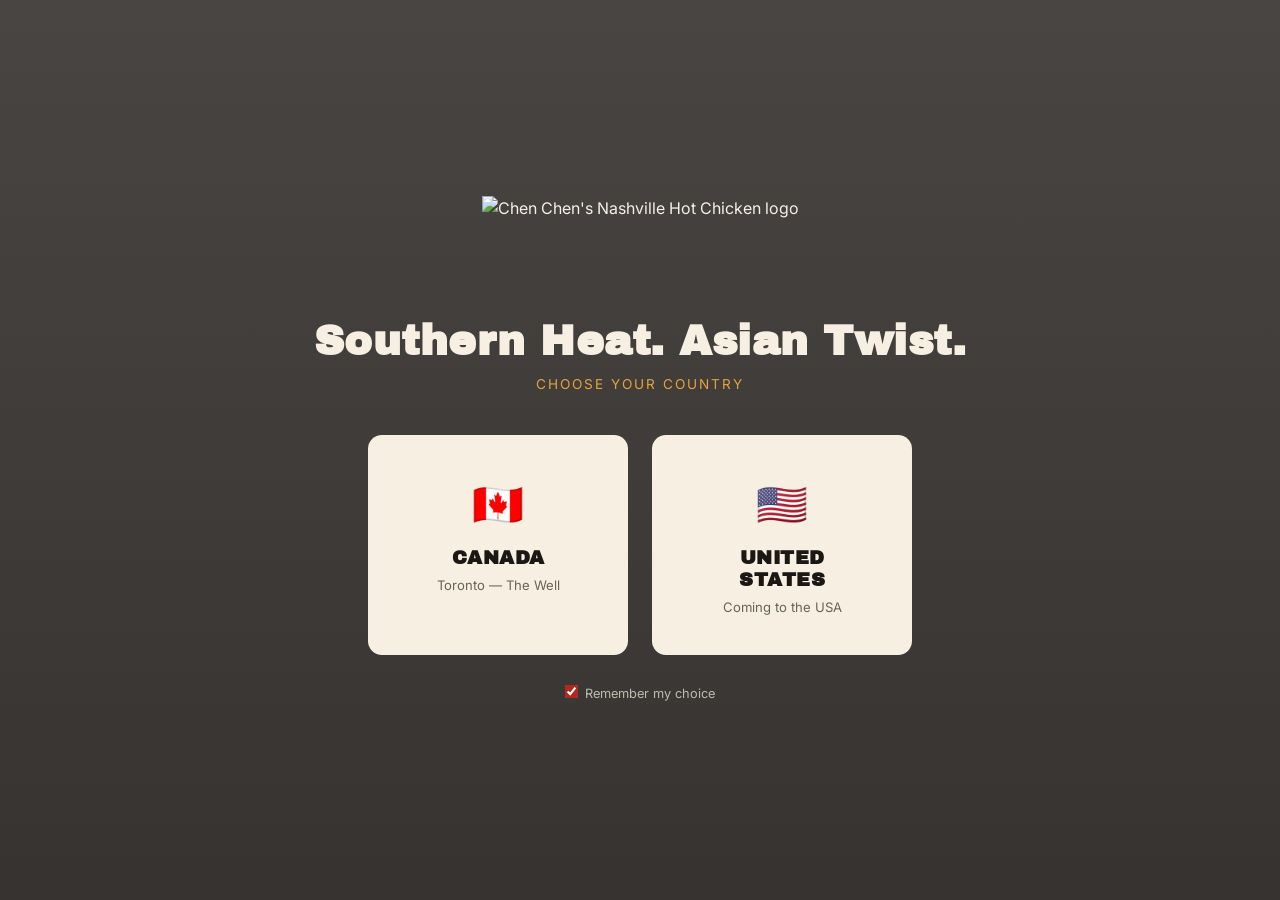
==== index.html @ 2bf17e9c "Initial site: landing page + CA and US versions" ====
<!DOCTYPE html>
<html lang="en">
<head>
<meta charset="UTF-8">
<meta name="viewport" content="width=device-width, initial-scale=1">
<title>Chen Chen's Nashville Hot Chicken | Choose Your Country</title>
<meta name="description" content="Chen Chen's Nashville Hot Chicken — Southern heat, Asian twist. Select Canada or the United States to find your location.">
<link rel="alternate" hreflang="en-ca" href="https://www.chenchenshotchicken.com/ca/">
<link rel="alternate" hreflang="en-us" href="https://www.chenchenshotchicken.com/us/">
<link rel="alternate" hreflang="x-default" href="https://www.chenchenshotchicken.com/">
<link href="https://fonts.googleapis.com/css2?family=Archivo+Black&family=Inter:wght@400;600;700&display=swap" rel="stylesheet">
<link rel="stylesheet" href="assets/style.css">
</head>
<body class="landing">

<img class="logo" src="https://static.wixstatic.com/media/7fb84b_dcab6211f3694564a0339015a8cad274~mv2.png/v1/fill/w_322,h_322,al_c,q_85/circle.png" alt="Chen Chen's Nashville Hot Chicken logo">

<h1>Southern Heat. Asian Twist.</h1>
<p class="sub">Choose your country</p>

<div class="country-cards">
  <a class="country-card" href="ca/" onclick="remember('ca')">
    <div class="flag">🇨🇦</div>
    <h2>Canada</h2>
    <span>Toronto — The Well</span>
  </a>
  <a class="country-card" href="us/" onclick="remember('us')">
    <div class="flag">🇺🇸</div>
    <h2>United States</h2>
    <span>Coming to the USA</span>
  </a>
</div>

<label class="remember">
  <input type="checkbox" id="rememberMe" checked>Remember my choice
</label>

<script>
function remember(c) {
  if (document.getElementById('rememberMe').checked) {
    try { localStorage.setItem('cc_country', c); } catch (e) {}
  } else {
    try { localStorage.removeItem('cc_country'); } catch (e) {}
  }
}
// Auto-redirect returning visitors who saved a choice
(function () {
  try {
    var c = localStorage.getItem('cc_country');
    if ((c === 'ca' || c === 'us') && !location.search.includes('stay')) {
      location.replace(c + '/');
    }
  } catch (e) {}
})();
</script>
</body>
</html>
---- assets/style.css ----
/* ============================================================
   Chen Chen's Nashville Hot Chicken — shared stylesheet
   Adjust brand colours here:
   ============================================================ */
:root {
  --red: #b3271e;          /* primary brand red */
  --red-dark: #8c1c15;
  --cream: #f7efe2;        /* background cream */
  --charcoal: #1a1714;     /* near-black */
  --gold: #e8a13a;         /* accent */
  --white: #fffdf8;
  --max-w: 1100px;
  --font-display: "Archivo Black", "Arial Black", sans-serif;
  --font-body: "Inter", "Helvetica Neue", Arial, sans-serif;
}

* { margin: 0; padding: 0; box-sizing: border-box; }
html { scroll-behavior: smooth; }
body {
  font-family: var(--font-body);
  color: var(--charcoal);
  background: var(--cream);
  line-height: 1.6;
}
img { max-width: 100%; display: block; }
a { color: var(--red); }

h1, h2, h3 { font-family: var(--font-display); line-height: 1.15; letter-spacing: .5px; }
h1 { font-size: clamp(2.2rem, 5.5vw, 4rem); }
h2 { font-size: clamp(1.6rem, 3.5vw, 2.4rem); text-transform: uppercase; }

.wrap { max-width: var(--max-w); margin: 0 auto; padding: 0 1.25rem; }
section { padding: 4.5rem 0; }

.btn {
  display: inline-block; padding: .85rem 1.9rem; border-radius: 999px;
  font-weight: 700; text-decoration: none; text-transform: uppercase;
  letter-spacing: .8px; font-size: .9rem; transition: transform .15s, background .15s;
}
.btn:hover { transform: translateY(-2px); }
.btn-red { background: var(--red); color: var(--white); }
.btn-red:hover { background: var(--red-dark); }
.btn-outline { border: 2px solid var(--charcoal); color: var(--charcoal); }
.btn-outline:hover { background: var(--charcoal); color: var(--cream); }
.btn-cream { background: var(--cream); color: var(--charcoal); }

/* ---------- Header ---------- */
header.site {
  position: sticky; top: 0; z-index: 50;
  background: var(--charcoal); color: var(--cream);
  border-bottom: 3px solid var(--red);
}
header.site .wrap {
  display: flex; align-items: center; justify-content: space-between;
  gap: 1rem; padding-top: .6rem; padding-bottom: .6rem;
}
header.site img.logo { height: 48px; width: auto; }
nav.main { display: flex; gap: 1.4rem; align-items: center; flex-wrap: wrap; }
nav.main a {
  color: var(--cream); text-decoration: none; font-weight: 600;
  font-size: .85rem; text-transform: uppercase; letter-spacing: 1px;
}
nav.main a:hover { color: var(--gold); }
.country-switch {
  font-size: .78rem; border: 1px solid rgba(247,239,226,.4);
  padding: .3rem .8rem; border-radius: 999px; color: var(--cream);
  text-decoration: none;
}
.country-switch:hover { border-color: var(--gold); color: var(--gold); }

/* ---------- Hero ---------- */
.hero {
  background:
    linear-gradient(rgba(26,23,20,.72), rgba(26,23,20,.72)),
    url("https://static.wixstatic.com/media/7fb84b_decaa668c474442faff90d180589f1ac~mv2.jpg/v1/fill/w_1600,h_900,al_c,q_80/hero.jpg")
    center/cover no-repeat;
  color: var(--cream); text-align: center; padding: 7rem 0;
}
.hero .kicker {
  text-transform: uppercase; letter-spacing: 3px; font-size: .85rem;
  color: var(--gold); font-weight: 700; margin-bottom: 1rem;
}
.hero p.lead { max-width: 640px; margin: 1.25rem auto 2rem; font-size: 1.05rem; }
.hero .cta { display: flex; gap: 1rem; justify-content: center; flex-wrap: wrap; }

/* ---------- Chef ---------- */
.chef .grid { display: grid; grid-template-columns: 1fr 1.2fr; gap: 3rem; align-items: center; }
.chef img { border-radius: 12px; box-shadow: 0 12px 30px rgba(26,23,20,.18); }
.chef p { margin-bottom: 1rem; }
@media (max-width: 760px) { .chef .grid { grid-template-columns: 1fr; } }

/* ---------- Locations ---------- */
.locations { background: var(--charcoal); color: var(--cream); }
.locations h2 { color: var(--cream); }
.loc-card {
  background: rgba(247,239,226,.06); border: 1px solid rgba(247,239,226,.15);
  border-radius: 12px; padding: 2rem; margin-top: 2rem;
  display: grid; grid-template-columns: 1fr 1fr; gap: 2rem;
}
.loc-card h3 { color: var(--gold); text-transform: uppercase; margin-bottom: .75rem; }
.loc-card table { border-collapse: collapse; }
.loc-card td { padding: .2rem 1.2rem .2rem 0; font-size: .95rem; }
.loc-card .actions { display: flex; flex-direction: column; gap: .8rem; align-items: flex-start; }
@media (max-width: 760px) { .loc-card { grid-template-columns: 1fr; } }

/* ---------- Contact / footer ---------- */
.contact { text-align: center; }
.contact .details { margin-top: 1.5rem; font-size: 1.05rem; }
.contact .details a { font-weight: 600; }
footer.site {
  background: var(--charcoal); color: var(--cream);
  text-align: center; padding: 2.5rem 1rem; font-size: .85rem;
}
footer.site .tagline { font-family: var(--font-display); margin-bottom: .8rem; }
footer.site .socials { margin: 1rem 0; display: flex; gap: 1.2rem; justify-content: center; }
footer.site .socials a { color: var(--cream); text-decoration: none; font-weight: 600; }
footer.site .socials a:hover { color: var(--gold); }

/* ---------- Placeholder highlight (US site, pre-launch info) ---------- */
.placeholder { outline: 2px dashed var(--gold); outline-offset: 3px; border-radius: 4px; }
.todo-note {
  background: #fff3d6; border-left: 4px solid var(--gold);
  padding: .8rem 1rem; font-size: .85rem; margin-top: 1rem; color: #6b5418;
}

/* ---------- Landing (country select) ---------- */
body.landing {
  min-height: 100vh; display: flex; flex-direction: column;
  align-items: center; justify-content: center; text-align: center;
  background:
    linear-gradient(rgba(26,23,20,.8), rgba(26,23,20,.88)),
    url("https://static.wixstatic.com/media/7fb84b_decaa668c474442faff90d180589f1ac~mv2.jpg/v1/fill/w_1600,h_900,al_c,q_80/hero.jpg")
    center/cover no-repeat;
  color: var(--cream); padding: 2rem;
}
body.landing img.logo { height: 90px; width: auto; margin-bottom: 2rem; }
body.landing h1 { font-size: clamp(1.6rem, 4vw, 2.6rem); margin-bottom: .5rem; }
body.landing p.sub { color: var(--gold); letter-spacing: 2px; text-transform: uppercase; font-size: .85rem; margin-bottom: 2.5rem; }
.country-cards { display: flex; gap: 1.5rem; flex-wrap: wrap; justify-content: center; }
.country-card {
  background: var(--cream); color: var(--charcoal); text-decoration: none;
  border-radius: 14px; padding: 2.2rem 3rem; width: 260px;
  transition: transform .15s, box-shadow .15s;
}
.country-card:hover { transform: translateY(-4px); box-shadow: 0 14px 34px rgba(0,0,0,.4); }
.country-card .flag { font-size: 2.6rem; }
.country-card h2 { font-size: 1.2rem; margin: .6rem 0 .2rem; }
.country-card span { font-size: .82rem; color: #6a635a; }
.remember { margin-top: 1.8rem; font-size: .8rem; color: rgba(247,239,226,.7); }
.remember input { accent-color: var(--red); margin-right: .4rem; }
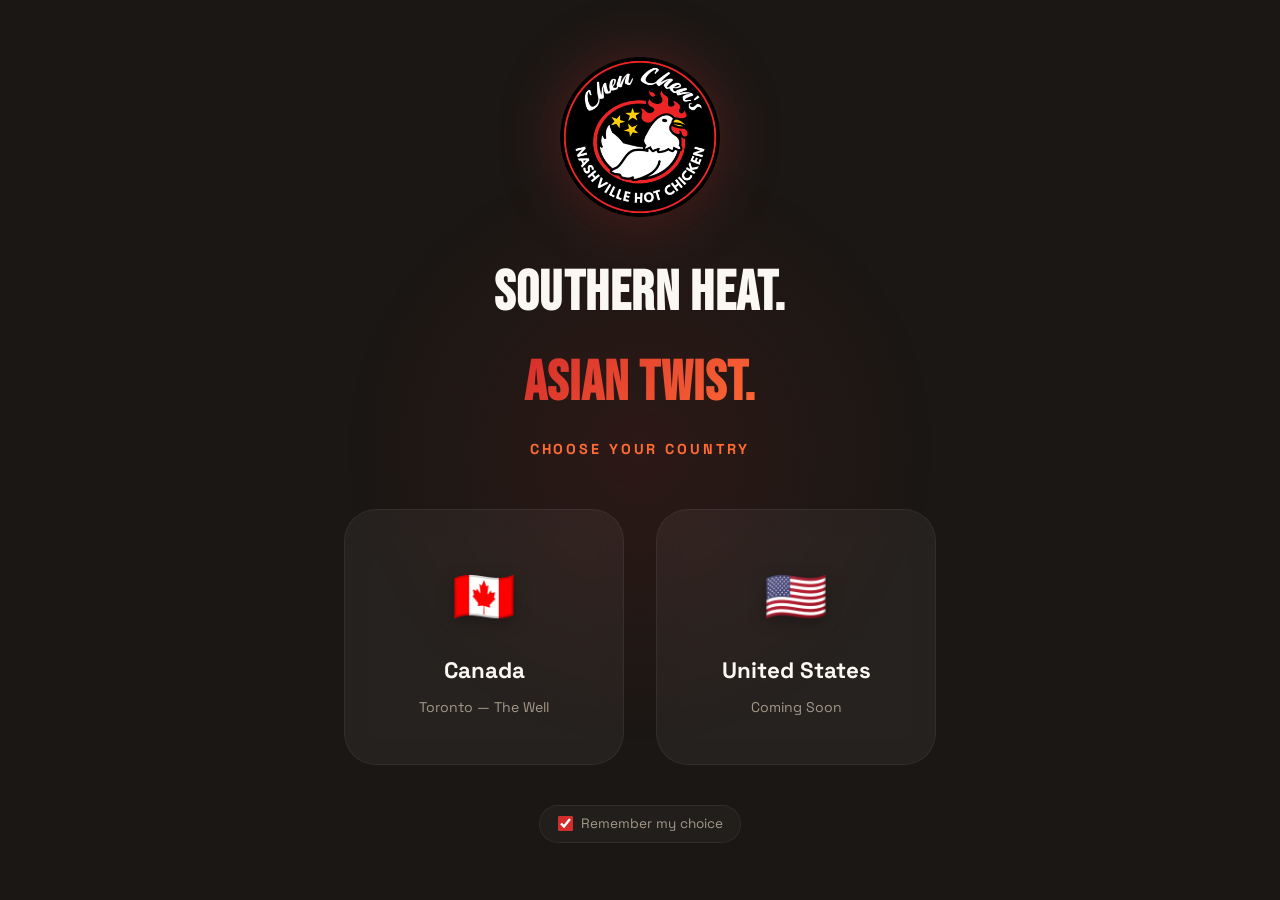
==== commit de4c2829: "Fix iOS Safari blank screen rendering issues" ====
--- a/index.html
+++ b/index.html
@@ -1,57 +1,278 @@
 <!DOCTYPE html>
 <html lang="en">
 <head>
-<meta charset="UTF-8">
-<meta name="viewport" content="width=device-width, initial-scale=1">
-<title>Chen Chen's Nashville Hot Chicken | Choose Your Country</title>
-<meta name="description" content="Chen Chen's Nashville Hot Chicken — Southern heat, Asian twist. Select Canada or the United States to find your location.">
-<link rel="alternate" hreflang="en-ca" href="https://www.chenchenshotchicken.com/ca/">
-<link rel="alternate" hreflang="en-us" href="https://www.chenchenshotchicken.com/us/">
-<link rel="alternate" hreflang="x-default" href="https://www.chenchenshotchicken.com/">
-<link href="https://fonts.googleapis.com/css2?family=Archivo+Black&family=Inter:wght@400;600;700&display=swap" rel="stylesheet">
-<link rel="stylesheet" href="assets/style.css">
+  <script>
+    // Auto-redirect returning visitors instantly before parsing body or assets
+    (function () {
+      try {
+        var c = localStorage.getItem('cc_country');
+        if ((c === 'ca' || c === 'us') && !location.search.includes('stay')) {
+          location.replace(c + '/');
+        }
+      } catch (e) {}
+    })();
+  </script>
+
+  <meta charset="UTF-8">
+  <meta name="viewport" content="width=device-width, initial-scale=1">
+  <title>Chen Chen's Nashville Hot Chicken | Choose Your Country</title>
+  <meta name="description" content="Chen Chen's Nashville Hot Chicken — bold Southern heat with a chef-driven Asian twist. Nashville hot chicken served in Toronto and the USA. Choose your country.">
+
+  <!-- Hreflang -->
+  <link rel="alternate" hreflang="en-ca" href="https://www.chenchenshotchicken.com/ca/">
+  <link rel="alternate" hreflang="en-us" href="https://www.chenchenshotchicken.com/us/">
+  <link rel="alternate" hreflang="x-default" href="https://www.chenchenshotchicken.com/">
+
+  <!-- OG / Social -->
+  <meta property="og:title" content="Chen Chen's Nashville Hot Chicken">
+  <meta property="og:description" content="Bold Southern heat with a chef-driven Asian twist. Ranked #1 on Yelp Canada. Choose your country to order.">
+  <meta property="og:type" content="website">
+  <meta property="og:url" content="https://www.chenchenshotchicken.com/">
+  <meta property="og:image" content="https://www.chenchenshotchicken.com/assets/hero_chicken.jpg">
+
+  <!-- Fonts -->
+  <link rel="preconnect" href="https://fonts.googleapis.com">
+  <link rel="preconnect" href="https://fonts.gstatic.com" crossorigin>
+  <link href="https://fonts.googleapis.com/css2?family=Bebas+Neue&family=Space+Grotesk:wght@600;700&family=Inter:wght@400;600;700;800&display=swap" rel="stylesheet">
+
+  <style>
+    /* ── Base Reset ────────────────────────────────────────────────────────── */
+    *, *::before, *::after {
+      margin: 0;
+      padding: 0;
+      box-sizing: border-box;
+    }
+    
+    html {
+      scroll-behavior: smooth;
+      -webkit-text-size-adjust: 100%;
+    }
+    
+    body {
+      font-family: 'Inter', system-ui, sans-serif;
+      font-size: 1rem;
+      line-height: 1.6;
+      color: #1A1714;
+      background: #FBF7F2;
+      -webkit-font-smoothing: antialiased;
+      -moz-osx-font-smoothing: grayscale;
+      overflow-x: hidden;
+    }
+
+    /* ── Gradient text helper ── */
+    .gradient-text {
+      background: linear-gradient(135deg, #D42B2B, #FF6B35);
+      -webkit-background-clip: text;
+      -webkit-text-fill-color: transparent;
+      background-clip: text;
+      display: inline-block;
+    }
+
+    /* ── Gateway Styles ── */
+    body.gateway {
+      min-height: 100vh;
+      min-height: 100dvh;
+      display: flex;
+      flex-direction: column;
+      align-items: center;
+      justify-content: center;
+      padding: 2rem clamp(1rem, 4vw, 2rem);
+      position: relative;
+      overflow-x: hidden;
+      overflow-y: auto;
+      background: #1A1714;
+      color: #FBF7F2;
+    }
+
+    body.gateway::before {
+      content: '';
+      position: fixed;
+      top: 50%;
+      left: 50%;
+      transform: translate(-50%, -50%);
+      width: 600px;
+      height: 600px;
+      background: radial-gradient(circle, rgba(212, 43, 43, .1) 0%, transparent 70%);
+      pointer-events: none;
+      z-index: 0;
+    }
+
+    .gateway__logo {
+      height: 160px;
+      width: auto;
+      margin-bottom: 2rem;
+      filter: drop-shadow(0 0 30px rgba(212, 43, 43, .3));
+      animation: gateway-logo 1s cubic-bezier(.4, 0, .2, 1) forwards;
+      position: relative;
+      z-index: 1;
+      transition: transform .35s cubic-bezier(.4, 0, .2, 1);
+    }
+    .gateway__logo:hover { transform: scale(1.03) rotate(-1deg); }
+
+    @keyframes gateway-logo {
+      from { transform: scale(.7) rotate(-8deg); opacity: 0; }
+      to   { transform: scale(1) rotate(0); opacity: 1; }
+    }
+
+    .gateway__title {
+      font-size: clamp(2.2rem, 5vw, 3.5rem);
+      text-align: center;
+      margin-bottom: .6rem;
+      position: relative;
+      z-index: 1;
+      color: #FBF7F2;
+      font-family: 'Bebas Neue', 'Impact', sans-serif;
+      letter-spacing: .02em;
+    }
+
+    .gateway__sub {
+      font-family: 'Space Grotesk', sans-serif;
+      font-weight: 700;
+      font-size: .9rem;
+      text-transform: uppercase;
+      letter-spacing: .2em;
+      color: #FF6B35;
+      margin-bottom: 3rem;
+      position: relative;
+      z-index: 1;
+    }
+
+    .gateway__cards {
+      display: flex;
+      gap: 2rem;
+      flex-wrap: wrap;
+      justify-content: center;
+      max-width: 700px;
+      width: 100%;
+      position: relative;
+      z-index: 1;
+    }
+
+    .gateway__card {
+      background: rgba(255,255,255,.05);
+      backdrop-filter: blur(12px);
+      -webkit-backdrop-filter: blur(12px);
+      color: #FBF7F2;
+      text-decoration: none;
+      border-radius: 32px;
+      padding: 2.8rem 2.5rem;
+      width: 280px;
+      border: 1px solid rgba(255,255,255,.06);
+      transition: all .35s cubic-bezier(.4, 0, .2, 1);
+      display: flex;
+      flex-direction: column;
+      align-items: center;
+      text-align: center;
+      position: relative;
+      overflow: hidden;
+    }
+
+    .gateway__card::before {
+      content: '';
+      position: absolute;
+      top: 0;
+      left: 0;
+      width: 100%;
+      height: 3px;
+      background: transparent;
+      transition: background .18s cubic-bezier(.4, 0, .2, 1);
+    }
+
+    .gateway__card:hover {
+      transform: translateY(-6px);
+      border-color: rgba(255,255,255,.1);
+      box-shadow: 0 16px 48px rgba(26, 23, 20, .14);
+    }
+
+    .gateway__card--ca:hover::before { background: #D42B2B; }
+    .gateway__card--ca:hover { box-shadow: 0 12px 40px rgba(212, 43, 43, .15); }
+    .gateway__card--us:hover::before { background: #FF6B35; }
+    .gateway__card--us:hover { box-shadow: 0 12px 40px rgba(255, 107, 53, .15); }
+
+    .gateway__flag {
+      font-size: 3.2rem;
+      margin-bottom: 1rem;
+      transition: transform .35s cubic-bezier(.4, 0, .2, 1);
+      filter: drop-shadow(0 4px 8px rgba(0,0,0,.3));
+    }
+    .gateway__card:hover .gateway__flag { transform: scale(1.15) rotate(3deg); }
+
+    .gateway__card h2 {
+      font-size: 1.4rem;
+      margin-bottom: .5rem;
+      color: #FBF7F2;
+      font-family: 'Space Grotesk', sans-serif;
+    }
+
+    .gateway__card-sub {
+      font-size: .88rem;
+      color: #A39888;
+      font-family: 'Space Grotesk', sans-serif;
+    }
+
+    .gateway__remember {
+      margin-top: 2.5rem;
+      font-size: .85rem;
+      color: #A39888;
+      display: inline-flex;
+      align-items: center;
+      gap: .5rem;
+      cursor: pointer;
+      user-select: none;
+      background: rgba(255,255,255,.03);
+      padding: .45rem 1.1rem;
+      border-radius: 999px;
+      border: 1px solid rgba(255,255,255,.06);
+      position: relative;
+      z-index: 1;
+      font-family: 'Space Grotesk', sans-serif;
+    }
+
+    .gateway__remember input {
+      accent-color: #D42B2B;
+      width: 15px;
+      height: 15px;
+    }
+
+    @media (max-width: 480px) {
+      .gateway__cards { flex-direction: column; align-items: center; }
+      .gateway__card { width: 100%; max-width: 340px; }
+    }
+  </style>
 </head>
-<body class="landing">
-
-<img class="logo" src="https://static.wixstatic.com/media/7fb84b_dcab6211f3694564a0339015a8cad274~mv2.png/v1/fill/w_322,h_322,al_c,q_85/circle.png" alt="Chen Chen's Nashville Hot Chicken logo">
-
-<h1>Southern Heat. Asian Twist.</h1>
-<p class="sub">Choose your country</p>
-
-<div class="country-cards">
-  <a class="country-card" href="ca/" onclick="remember('ca')">
-    <div class="flag">🇨🇦</div>
-    <h2>Canada</h2>
-    <span>Toronto — The Well</span>
-  </a>
-  <a class="country-card" href="us/" onclick="remember('us')">
-    <div class="flag">🇺🇸</div>
-    <h2>United States</h2>
-    <span>Coming to the USA</span>
-  </a>
-</div>
-
-<label class="remember">
-  <input type="checkbox" id="rememberMe" checked>Remember my choice
-</label>
-
-<script>
-function remember(c) {
-  if (document.getElementById('rememberMe').checked) {
-    try { localStorage.setItem('cc_country', c); } catch (e) {}
-  } else {
-    try { localStorage.removeItem('cc_country'); } catch (e) {}
-  }
-}
-// Auto-redirect returning visitors who saved a choice
-(function () {
-  try {
-    var c = localStorage.getItem('cc_country');
-    if ((c === 'ca' || c === 'us') && !location.search.includes('stay')) {
-      location.replace(c + '/');
-    }
-  } catch (e) {}
-})();
-</script>
+<body class="gateway">
+
+  <img class="gateway__logo" src="assets/logo_circle.png" alt="Chen Chen's Nashville Hot Chicken — fire-breathing chicken logo" width="320" height="320">
+
+  <h1 class="gateway__title">Southern Heat.<br><span class="gradient-text">Asian Twist.</span></h1>
+  <p class="gateway__sub">Choose your country</p>
+
+  <div class="gateway__cards">
+    <a class="gateway__card gateway__card--ca" href="ca/" id="cardCanada" onclick="rememberCountry('ca')">
+      <span class="gateway__flag" aria-hidden="true">🇨🇦</span>
+      <h2>Canada</h2>
+      <span class="gateway__card-sub">Toronto — The Well</span>
+    </a>
+    <a class="gateway__card gateway__card--us" href="us/" id="cardUS" onclick="rememberCountry('us')">
+      <span class="gateway__flag" aria-hidden="true">🇺🇸</span>
+      <h2>United States</h2>
+      <span class="gateway__card-sub">Coming Soon</span>
+    </a>
+  </div>
+
+  <label class="gateway__remember" id="rememberLabel">
+    <input type="checkbox" id="rememberCheck" checked>
+    <span>Remember my choice</span>
+  </label>
+
+  <script>
+    function rememberCountry(code) {
+      if (document.getElementById('rememberCheck').checked) {
+        try { localStorage.setItem('cc_country', code); } catch (e) {}
+      } else {
+        try { localStorage.removeItem('cc_country'); } catch (e) {}
+      }
+    }
+  </script>
 </body>
 </html>
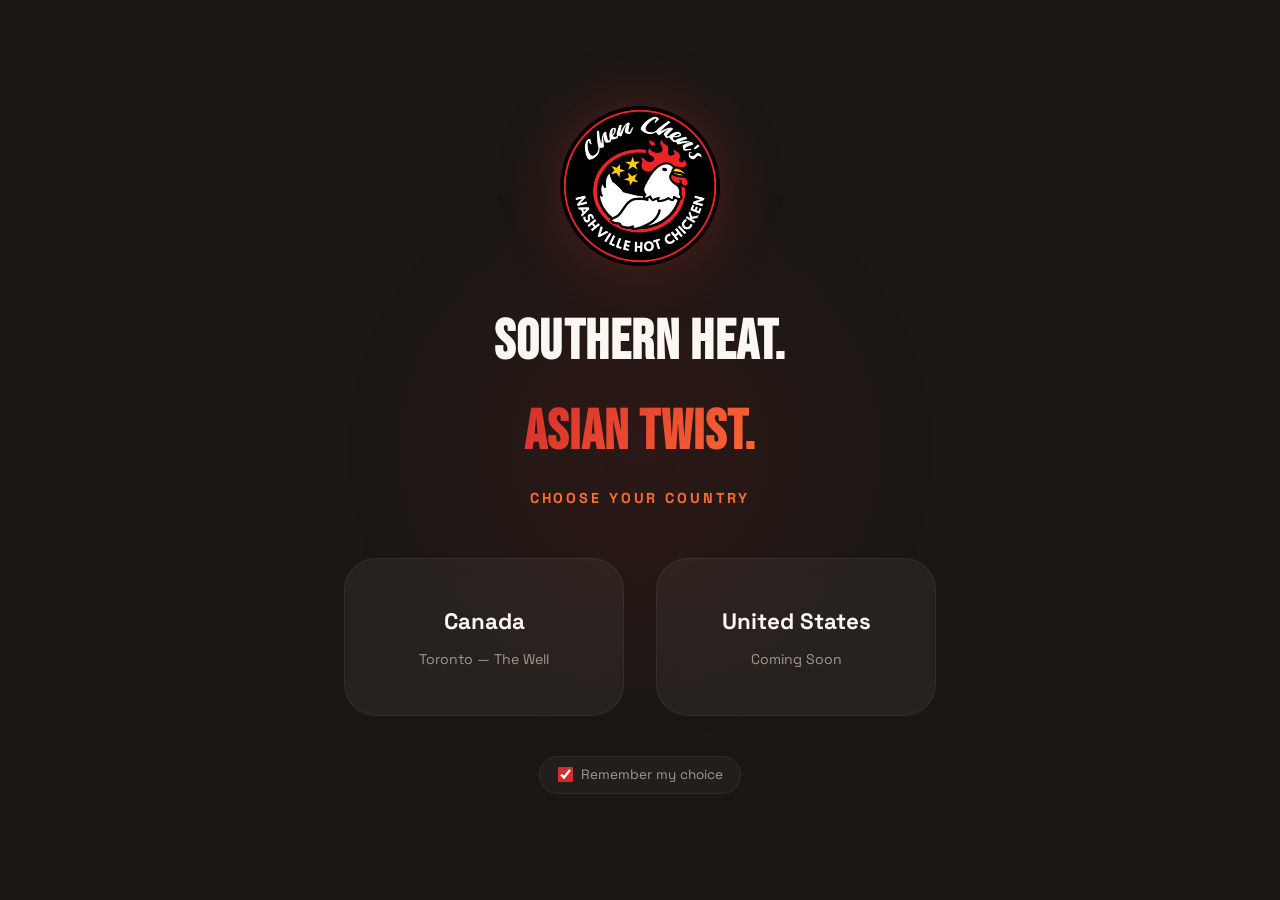
==== commit f671bb97: "Refactor design to remove emojis, clean up copywriting, and center mobile header logo" ====
--- a/index.html
+++ b/index.html
@@ -249,12 +249,10 @@
 
   <div class="gateway__cards">
     <a class="gateway__card gateway__card--ca" href="ca/" id="cardCanada" onclick="rememberCountry('ca')">
-      <span class="gateway__flag" aria-hidden="true">🇨🇦</span>
       <h2>Canada</h2>
       <span class="gateway__card-sub">Toronto — The Well</span>
     </a>
     <a class="gateway__card gateway__card--us" href="us/" id="cardUS" onclick="rememberCountry('us')">
-      <span class="gateway__flag" aria-hidden="true">🇺🇸</span>
       <h2>United States</h2>
       <span class="gateway__card-sub">Coming Soon</span>
     </a>
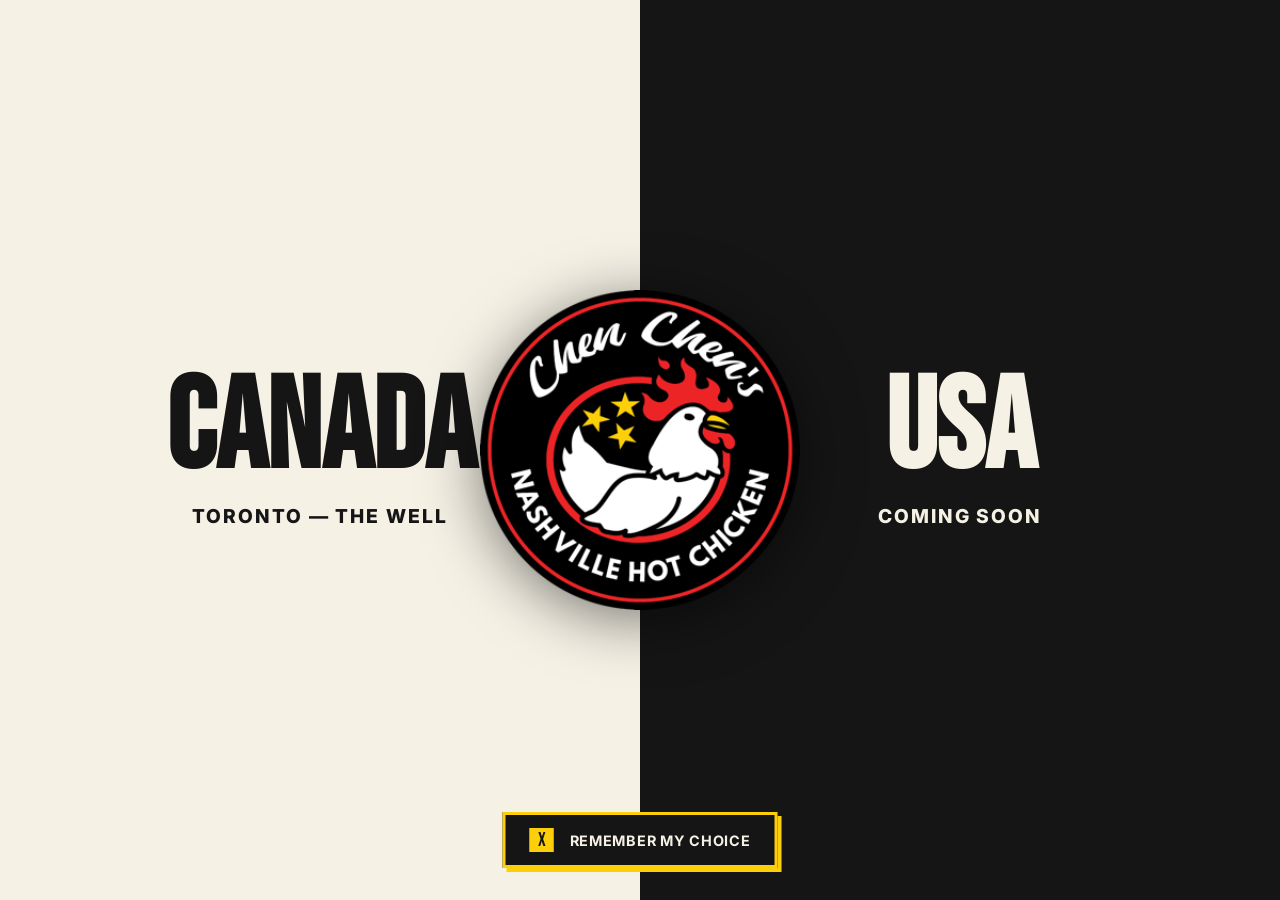
==== commit 0b89fba1: "UI: Implement brutalist 50/50 split-screen layout for gateway landing page" ====
--- a/index.html
+++ b/index.html
@@ -28,7 +28,7 @@
   <meta property="og:description" content="Bold Southern heat with a chef-driven Asian twist. Ranked #1 on Yelp Canada. Choose your country to order.">
   <meta property="og:type" content="website">
   <meta property="og:url" content="https://www.chenchenshotchicken.com/">
-  <meta property="og:image" content="https://www.chenchenshotchicken.com/assets/hero_chicken.jpg">
+  <meta property="og:image" content="https://www.chenchenshotchicken.com/assets/hero_combo.jpg">
 
   <!-- Fonts -->
   <link rel="preconnect" href="https://fonts.googleapis.com">
@@ -36,7 +36,18 @@
   <link href="https://fonts.googleapis.com/css2?family=Bebas+Neue&family=Space+Grotesk:wght@600;700&family=Inter:wght@400;600;700;800&display=swap" rel="stylesheet">
 
   <style>
-    /* ── Base Reset ────────────────────────────────────────────────────────── */
+    :root {
+      --bg-paper:        #F5F1E5;
+      --charcoal:        #151515;
+      --charcoal-light:  #252525;
+      --blood-red:       #D82A1B;
+      --mustard-yellow:  #FDCF09;
+      --white:           #FFFFFF;
+      --font-display:    'Bebas Neue', 'Impact', sans-serif;
+      --font-body:       'Inter', system-ui, sans-serif;
+      --border-thick:    3px solid var(--charcoal);
+    }
+
     *, *::before, *::after {
       margin: 0;
       padding: 0;
@@ -44,221 +55,211 @@
     }
     
     html {
-      scroll-behavior: smooth;
       -webkit-text-size-adjust: 100%;
     }
     
     body {
-      font-family: 'Inter', system-ui, sans-serif;
-      font-size: 1rem;
-      line-height: 1.6;
-      color: #1A1714;
-      background: #FBF7F2;
-      -webkit-font-smoothing: antialiased;
-      -moz-osx-font-smoothing: grayscale;
+      font-family: var(--font-body);
+      background: var(--bg-paper);
       overflow-x: hidden;
-    }
-
-    /* ── Gradient text helper ── */
-    .gradient-text {
-      background: linear-gradient(135deg, #D42B2B, #FF6B35);
-      -webkit-background-clip: text;
-      -webkit-text-fill-color: transparent;
-      background-clip: text;
-      display: inline-block;
-    }
-
-    /* ── Gateway Styles ── */
-    body.gateway {
       min-height: 100vh;
       min-height: 100dvh;
+      display: flex;
+      flex-direction: column;
+    }
+
+    /* ── Split Layout ── */
+    .split-layout {
+      display: flex;
+      flex: 1;
+      width: 100%;
+    }
+
+    .split-panel {
+      flex: 1;
       display: flex;
       flex-direction: column;
       align-items: center;
       justify-content: center;
-      padding: 2rem clamp(1rem, 4vw, 2rem);
+      text-decoration: none;
       position: relative;
-      overflow-x: hidden;
-      overflow-y: auto;
-      background: #1A1714;
-      color: #FBF7F2;
-    }
-
-    body.gateway::before {
+      transition: all 0.4s cubic-bezier(.4, 0, .2, 1);
+      cursor: pointer;
+      overflow: hidden;
+    }
+
+    /* Inner outline on hover */
+    .split-panel::after {
       content: '';
-      position: fixed;
+      position: absolute;
+      inset: 1rem;
+      border: 8px solid transparent;
+      transition: all 0.3s ease;
+      pointer-events: none;
+    }
+
+    .split-panel:hover::after {
+      inset: 2rem;
+    }
+
+    /* Left Panel (CA) */
+    .split-panel--ca {
+      background: var(--bg-paper);
+      color: var(--charcoal);
+    }
+    .split-panel--ca:hover {
+      background: var(--blood-red);
+      color: var(--bg-paper);
+    }
+    .split-panel--ca:hover::after {
+      border-color: var(--bg-paper);
+    }
+
+    /* Right Panel (US) */
+    .split-panel--us {
+      background: var(--charcoal);
+      color: var(--bg-paper);
+    }
+    .split-panel--us:hover {
+      background: var(--mustard-yellow);
+      color: var(--charcoal);
+    }
+    .split-panel--us:hover::after {
+      border-color: var(--charcoal);
+    }
+
+    /* Center Logo */
+    .center-logo {
+      position: absolute;
       top: 50%;
       left: 50%;
       transform: translate(-50%, -50%);
-      width: 600px;
-      height: 600px;
-      background: radial-gradient(circle, rgba(212, 43, 43, .1) 0%, transparent 70%);
+      width: 320px;
+      height: 320px;
+      z-index: 10;
       pointer-events: none;
-      z-index: 0;
-    }
-
-    .gateway__logo {
-      height: 160px;
-      width: auto;
-      margin-bottom: 2rem;
-      filter: drop-shadow(0 0 30px rgba(212, 43, 43, .3));
-      animation: gateway-logo 1s cubic-bezier(.4, 0, .2, 1) forwards;
+      filter: drop-shadow(0 10px 30px rgba(0,0,0,0.5));
+      transition: transform 0.5s cubic-bezier(.4, 0, .2, 1);
+    }
+
+    /* Make logo slightly pop when either panel is hovered */
+    .split-layout:hover .center-logo {
+      transform: translate(-50%, -50%) scale(1.05);
+    }
+
+    .panel-content {
+      text-align: center;
+      z-index: 2;
+      transition: transform 0.3s ease;
+    }
+
+    .split-panel:hover .panel-content {
+      transform: scale(1.1);
+    }
+
+    .panel-title {
+      font-family: var(--font-display);
+      font-size: clamp(4rem, 10vw, 8rem);
+      line-height: 0.9;
+      margin-bottom: 1rem;
+      text-transform: uppercase;
+    }
+
+    .panel-sub {
+      font-size: 1.2rem;
+      font-weight: 800;
+      letter-spacing: 0.1em;
+      text-transform: uppercase;
+    }
+
+    /* Toggle Switch */
+    .remember-bar {
+      position: absolute;
+      bottom: 2rem;
+      left: 50%;
+      transform: translateX(-50%);
+      z-index: 20;
+      display: flex;
+      align-items: center;
+      gap: 1rem;
+      background: var(--charcoal);
+      color: var(--bg-paper);
+      padding: 0.8rem 1.5rem;
+      border: 3px solid var(--mustard-yellow);
+      font-weight: 700;
+      text-transform: uppercase;
+      font-size: 0.9rem;
+      letter-spacing: 0.05em;
+      box-shadow: 4px 4px 0 var(--mustard-yellow);
+      cursor: pointer;
+      transition: 0.2s;
+    }
+
+    .remember-bar:hover {
+      transform: translateX(-50%) translateY(-2px);
+      box-shadow: 6px 6px 0 var(--mustard-yellow);
+    }
+
+    .remember-bar input[type="checkbox"] {
+      appearance: none;
+      width: 24px;
+      height: 24px;
+      border: 2px solid var(--mustard-yellow);
+      background: transparent;
+      cursor: pointer;
       position: relative;
-      z-index: 1;
-      transition: transform .35s cubic-bezier(.4, 0, .2, 1);
-    }
-    .gateway__logo:hover { transform: scale(1.03) rotate(-1deg); }
-
-    @keyframes gateway-logo {
-      from { transform: scale(.7) rotate(-8deg); opacity: 0; }
-      to   { transform: scale(1) rotate(0); opacity: 1; }
-    }
-
-    .gateway__title {
-      font-size: clamp(2.2rem, 5vw, 3.5rem);
-      text-align: center;
-      margin-bottom: .6rem;
-      position: relative;
-      z-index: 1;
-      color: #FBF7F2;
-      font-family: 'Bebas Neue', 'Impact', sans-serif;
-      letter-spacing: .02em;
-    }
-
-    .gateway__sub {
-      font-family: 'Space Grotesk', sans-serif;
-      font-weight: 700;
-      font-size: .9rem;
-      text-transform: uppercase;
-      letter-spacing: .2em;
-      color: #FF6B35;
-      margin-bottom: 3rem;
-      position: relative;
-      z-index: 1;
-    }
-
-    .gateway__cards {
-      display: flex;
-      gap: 2rem;
-      flex-wrap: wrap;
-      justify-content: center;
-      max-width: 700px;
-      width: 100%;
-      position: relative;
-      z-index: 1;
-    }
-
-    .gateway__card {
-      background: rgba(255,255,255,.05);
-      backdrop-filter: blur(12px);
-      -webkit-backdrop-filter: blur(12px);
-      color: #FBF7F2;
-      text-decoration: none;
-      border-radius: 32px;
-      padding: 2.8rem 2.5rem;
-      width: 280px;
-      border: 1px solid rgba(255,255,255,.06);
-      transition: all .35s cubic-bezier(.4, 0, .2, 1);
-      display: flex;
-      flex-direction: column;
-      align-items: center;
-      text-align: center;
-      position: relative;
-      overflow: hidden;
-    }
-
-    .gateway__card::before {
-      content: '';
-      position: absolute;
-      top: 0;
-      left: 0;
-      width: 100%;
-      height: 3px;
-      background: transparent;
-      transition: background .18s cubic-bezier(.4, 0, .2, 1);
-    }
-
-    .gateway__card:hover {
-      transform: translateY(-6px);
-      border-color: rgba(255,255,255,.1);
-      box-shadow: 0 16px 48px rgba(26, 23, 20, .14);
-    }
-
-    .gateway__card--ca:hover::before { background: #D42B2B; }
-    .gateway__card--ca:hover { box-shadow: 0 12px 40px rgba(212, 43, 43, .15); }
-    .gateway__card--us:hover::before { background: #FF6B35; }
-    .gateway__card--us:hover { box-shadow: 0 12px 40px rgba(255, 107, 53, .15); }
-
-    .gateway__flag {
-      font-size: 3.2rem;
-      margin-bottom: 1rem;
-      transition: transform .35s cubic-bezier(.4, 0, .2, 1);
-      filter: drop-shadow(0 4px 8px rgba(0,0,0,.3));
-    }
-    .gateway__card:hover .gateway__flag { transform: scale(1.15) rotate(3deg); }
-
-    .gateway__card h2 {
-      font-size: 1.4rem;
-      margin-bottom: .5rem;
-      color: #FBF7F2;
-      font-family: 'Space Grotesk', sans-serif;
-    }
-
-    .gateway__card-sub {
-      font-size: .88rem;
-      color: #A39888;
-      font-family: 'Space Grotesk', sans-serif;
-    }
-
-    .gateway__remember {
-      margin-top: 2.5rem;
-      font-size: .85rem;
-      color: #A39888;
-      display: inline-flex;
-      align-items: center;
-      gap: .5rem;
-      cursor: pointer;
-      user-select: none;
-      background: rgba(255,255,255,.03);
-      padding: .45rem 1.1rem;
-      border-radius: 999px;
-      border: 1px solid rgba(255,255,255,.06);
-      position: relative;
-      z-index: 1;
-      font-family: 'Space Grotesk', sans-serif;
-    }
-
-    .gateway__remember input {
-      accent-color: #D42B2B;
-      width: 15px;
-      height: 15px;
-    }
-
-    @media (max-width: 480px) {
-      .gateway__cards { flex-direction: column; align-items: center; }
-      .gateway__card { width: 100%; max-width: 340px; }
+    }
+
+    .remember-bar input[type="checkbox"]:checked {
+      background: var(--mustard-yellow);
+    }
+    
+    .remember-bar input[type="checkbox"]:checked::after {
+      content: 'X';
+      position: absolute;
+      top: 50%;
+      left: 50%;
+      transform: translate(-50%, -50%);
+      color: var(--charcoal);
+      font-family: var(--font-display);
+      font-size: 1.2rem;
+    }
+
+    @media (max-width: 900px) {
+      .split-layout {
+        flex-direction: column;
+      }
+      .center-logo {
+        width: 200px;
+        height: 200px;
+      }
+      .remember-bar {
+        bottom: 1rem;
+      }
     }
   </style>
 </head>
-<body class="gateway">
-
-  <img class="gateway__logo" src="assets/logo_circle.png" alt="Chen Chen's Nashville Hot Chicken — fire-breathing chicken logo" width="320" height="320">
-
-  <h1 class="gateway__title">Southern Heat.<br><span class="gradient-text">Asian Twist.</span></h1>
-  <p class="gateway__sub">Choose your country</p>
-
-  <div class="gateway__cards">
-    <a class="gateway__card gateway__card--ca" href="ca/" id="cardCanada" onclick="rememberCountry('ca')">
-      <h2>Canada</h2>
-      <span class="gateway__card-sub">Toronto — The Well</span>
+<body>
+
+  <img class="center-logo" src="assets/logo_circle.png" alt="Chen Chen's Nashville Hot Chicken">
+
+  <div class="split-layout">
+    <a class="split-panel split-panel--ca" href="ca/" id="cardCanada" onclick="rememberCountry('ca')">
+      <div class="panel-content">
+        <h1 class="panel-title">Canada</h1>
+        <div class="panel-sub">Toronto — The Well</div>
+      </div>
     </a>
-    <a class="gateway__card gateway__card--us" href="us/" id="cardUS" onclick="rememberCountry('us')">
-      <h2>United States</h2>
-      <span class="gateway__card-sub">Coming Soon</span>
+    
+    <a class="split-panel split-panel--us" href="us/" id="cardUS" onclick="rememberCountry('us')">
+      <div class="panel-content">
+        <h1 class="panel-title">USA</h1>
+        <div class="panel-sub">Coming Soon</div>
+      </div>
     </a>
   </div>
 
-  <label class="gateway__remember" id="rememberLabel">
+  <label class="remember-bar">
     <input type="checkbox" id="rememberCheck" checked>
     <span>Remember my choice</span>
   </label>
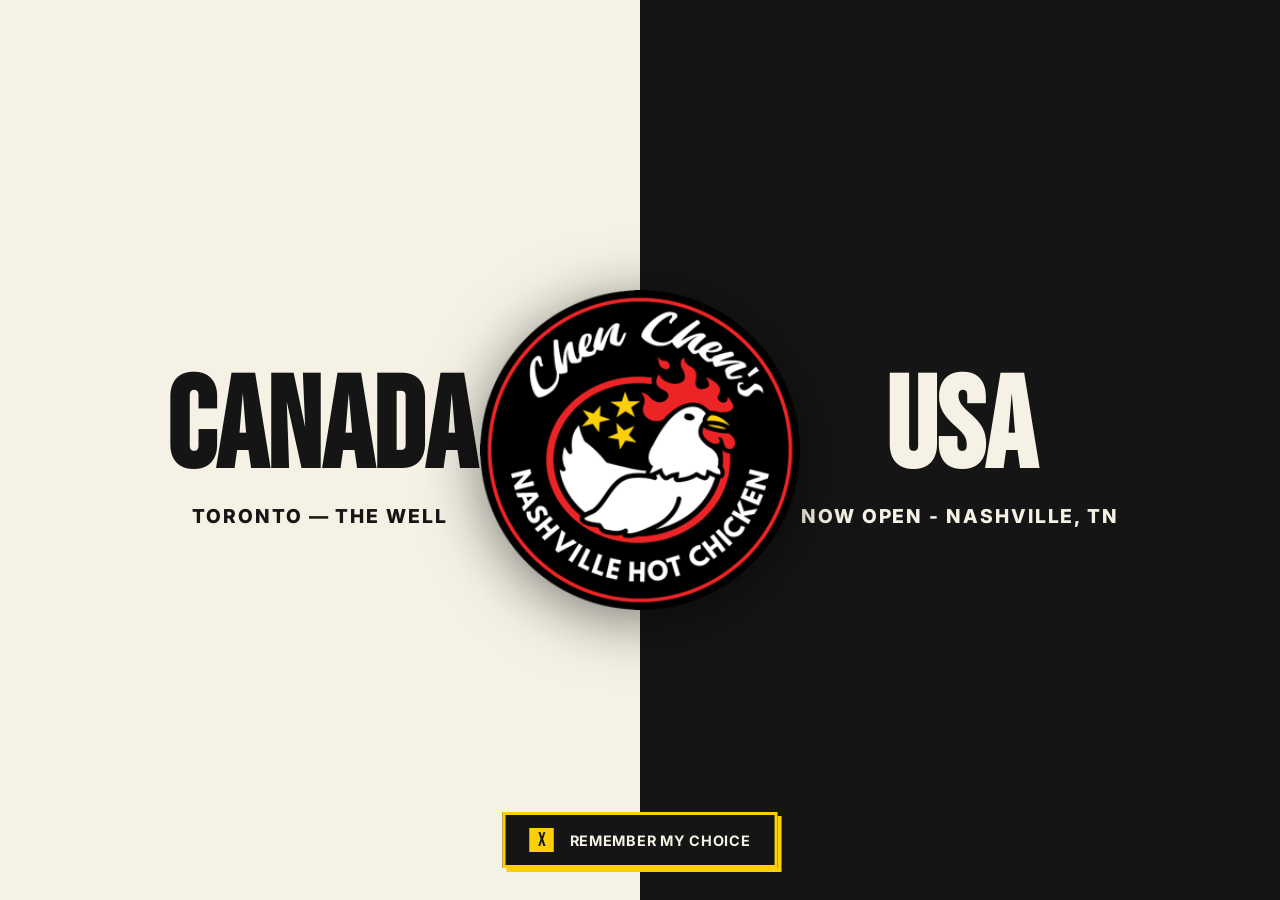
==== commit 8a6550f1: "content: update US landing page selector to show Nashville is now open" ====
--- a/index.html
+++ b/index.html
@@ -16,6 +16,7 @@
   <meta charset="UTF-8">
   <meta name="viewport" content="width=device-width, initial-scale=1">
   <title>Chen Chen's Nashville Hot Chicken | Choose Your Country</title>
+  <link rel="icon" type="image/png" href="assets/logo_circle.png">
   <meta name="description" content="Chen Chen's Nashville Hot Chicken — bold Southern heat with a chef-driven Asian twist. Nashville hot chicken served in Toronto and the USA. Choose your country.">
 
   <!-- Hreflang -->
@@ -28,7 +29,7 @@
   <meta property="og:description" content="Bold Southern heat with a chef-driven Asian twist. Ranked #1 on Yelp Canada. Choose your country to order.">
   <meta property="og:type" content="website">
   <meta property="og:url" content="https://www.chenchenshotchicken.com/">
-  <meta property="og:image" content="https://www.chenchenshotchicken.com/assets/hero_combo.jpg">
+  <meta property="og:image" content="https://www.chenchenshotchicken.com/assets/hero_combo.png">
 
   <!-- Fonts -->
   <link rel="preconnect" href="https://fonts.googleapis.com">
@@ -254,7 +255,7 @@
     <a class="split-panel split-panel--us" href="us/" id="cardUS" onclick="rememberCountry('us')">
       <div class="panel-content">
         <h1 class="panel-title">USA</h1>
-        <div class="panel-sub">Coming Soon</div>
+        <div class="panel-sub">Now Open - Nashville, TN</div>
       </div>
     </a>
   </div>
